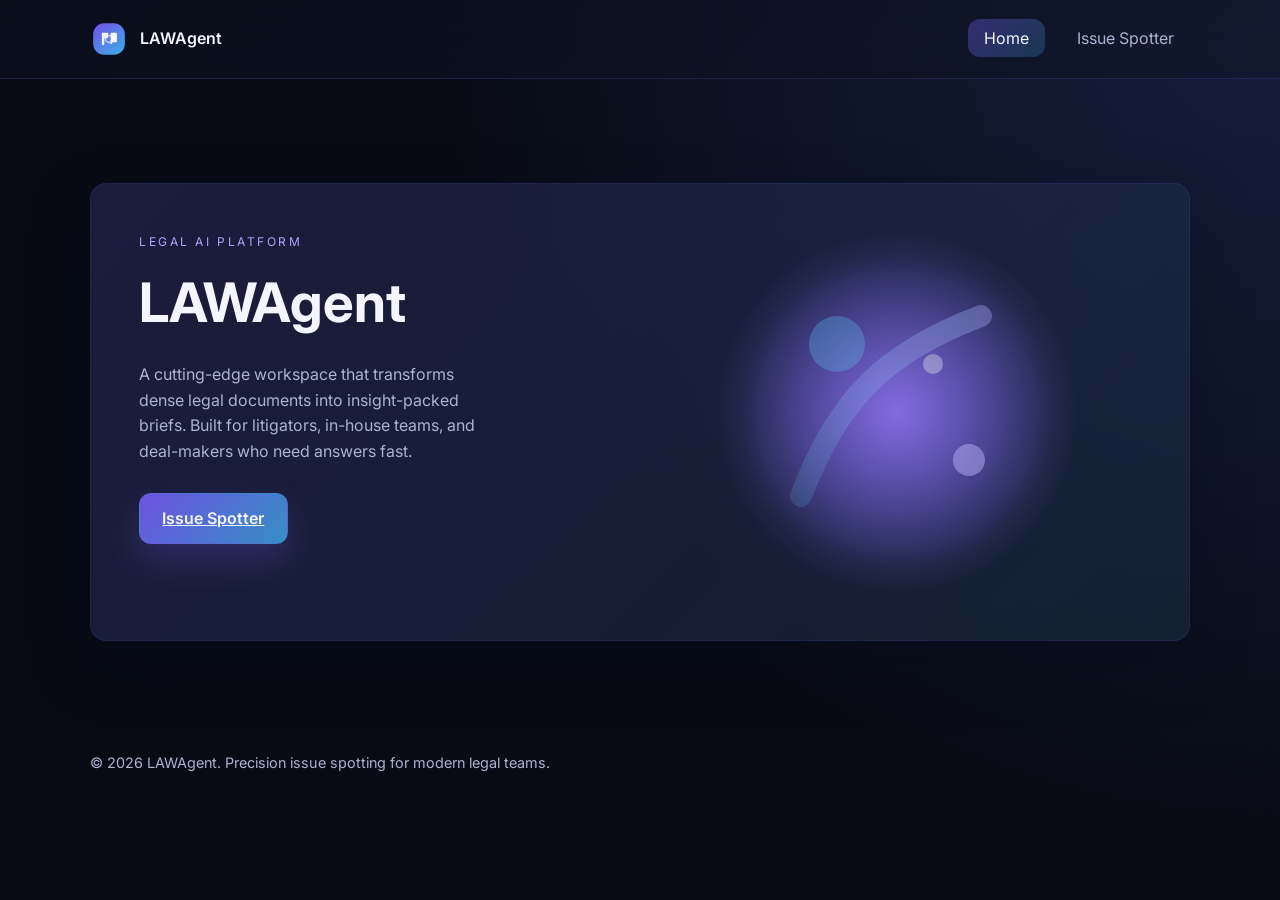
==== app/static/index.html @ 950931cf "Create unified LAWAgent app with Issue Spotter UI" ====
<!DOCTYPE html>
<html lang="en">
  <head>
    <meta charset="utf-8" />
    <meta name="viewport" content="width=device-width, initial-scale=1" />
    <title>LAWAgent &mdash; Modern Legal Intelligence</title>
    <link rel="preconnect" href="https://fonts.googleapis.com" />
    <link rel="preconnect" href="https://fonts.gstatic.com" crossorigin />
    <link
      href="https://fonts.googleapis.com/css2?family=Inter:wght@400;500;600;700&display=swap"
      rel="stylesheet"
    />
    <link rel="stylesheet" href="assets/css/main.css" />
  </head>
  <body class="page-home">
    <header class="site-header">
      <div class="container flex between align-center">
        <a class="brand" href="/">
          <img src="assets/img/logo.svg" alt="LAWAgent" class="brand-logo" />
          <span class="brand-name">LAWAgent</span>
        </a>
        <nav aria-label="Primary navigation">
          <ul class="nav-list">
            <li><a class="nav-link active" href="/">Home</a></li>
            <li><a class="nav-link" href="/issue-spotter.html">Issue Spotter</a></li>
          </ul>
        </nav>
      </div>
    </header>

    <main>
      <section class="hero">
        <div class="container">
          <div class="hero-card">
            <div class="hero-content">
              <p class="eyebrow">Legal AI Platform</p>
              <h1>LAWAgent</h1>
              <p class="tagline">
                A cutting-edge workspace that transforms dense legal documents into
                insight-packed briefs. Built for litigators, in-house teams, and
                deal-makers who need answers fast.
              </p>
              <a class="btn primary" href="/issue-spotter.html">Issue Spotter</a>
            </div>
            <div class="hero-visual" aria-hidden="true">
              <div class="orbital"></div>
              <img src="assets/img/hero-bg.svg" alt="" />
            </div>
          </div>
        </div>
      </section>
    </main>

    <footer class="site-footer">
      <div class="container">
        <p>© <span data-year></span> LAWAgent. Precision issue spotting for modern legal teams.</p>
      </div>
    </footer>
    <script src="assets/js/ui.js" defer></script>
  </body>
</html>
---- app/static/assets/css/main.css ----
:root {
  color-scheme: dark;
  --bg-base: #080b14;
  --bg-elevated: rgba(24, 30, 48, 0.75);
  --bg-card: rgba(19, 24, 40, 0.6);
  --bg-card-hover: rgba(28, 36, 56, 0.75);
  --border-card: rgba(94, 120, 255, 0.2);
  --accent: #7c5cff;
  --accent-soft: rgba(124, 92, 255, 0.35);
  --accent-strong: #b1a1ff;
  --text-strong: #f4f5ff;
  --text-muted: #aab3d1;
  --focus-ring: 0 0 0 3px rgba(124, 92, 255, 0.45);
  --shadow-soft: 0 24px 60px rgba(6, 10, 26, 0.45);
  --radius-lg: 16px;
  --radius-md: 14px;
  --radius-sm: 12px;
  --transition: 200ms ease;
  --grid-gap: clamp(1.5rem, 2vw, 2.5rem);
  font-family: 'Inter', system-ui, -apple-system, 'Segoe UI', Roboto, Helvetica, Arial, sans-serif;
}

* {
  box-sizing: border-box;
}

html,
body {
  margin: 0;
  background: radial-gradient(circle at top right, rgba(39, 54, 110, 0.45), transparent 55%),
    var(--bg-base);
  color: var(--text-strong);
  min-height: 100%;
  line-height: 1.6;
}

body {
  display: flex;
  flex-direction: column;
}

img {
  max-width: 100%;
  display: block;
}

a {
  color: inherit;
}

a:focus-visible,
button:focus-visible,
select:focus-visible,
textarea:focus-visible,
input:focus-visible {
  outline: none;
  box-shadow: var(--focus-ring);
  border-color: var(--accent-strong);
}

button,
input,
select,
textarea {
  font: inherit;
  color: inherit;
}

button {
  cursor: pointer;
}

.container {
  width: min(1100px, 92vw);
  margin: 0 auto;
}

.flex {
  display: flex;
}

.align-center {
  align-items: center;
}

.between {
  justify-content: space-between;
}

.site-header {
  padding: 1.25rem 0;
  position: sticky;
  top: 0;
  backdrop-filter: blur(24px);
  background: linear-gradient(135deg, rgba(11, 14, 28, 0.85), rgba(16, 22, 40, 0.6));
  border-bottom: 1px solid rgba(124, 92, 255, 0.18);
  z-index: 10;
}

.brand {
  display: inline-flex;
  align-items: center;
  gap: 0.75rem;
  font-weight: 600;
  text-decoration: none;
}

.brand-logo {
  width: 38px;
  height: 38px;
}

.nav-list {
  list-style: none;
  display: flex;
  gap: 1rem;
  margin: 0;
  padding: 0;
}

.nav-link {
  text-decoration: none;
  padding: 0.55rem 1rem;
  border-radius: var(--radius-sm);
  color: var(--text-muted);
  transition: background var(--transition), color var(--transition), transform var(--transition);
}

.nav-link:hover,
.nav-link:focus-visible {
  background: var(--accent-soft);
  color: var(--text-strong);
  transform: translateY(-1px);
}

.nav-link.active {
  background: linear-gradient(135deg, rgba(124, 92, 255, 0.35), rgba(66, 191, 255, 0.2));
  color: var(--text-strong);
}

.hero {
  padding: clamp(4rem, 10vw, 6.5rem) 0 4rem;
}

.hero-card {
  display: grid;
  grid-template-columns: repeat(auto-fit, minmax(240px, 1fr));
  gap: var(--grid-gap);
  background: var(--bg-card);
  border: 1px solid var(--border-card);
  border-radius: var(--radius-lg);
  padding: clamp(2rem, 4vw, 3rem);
  position: relative;
  overflow: hidden;
  box-shadow: var(--shadow-soft);
}

.hero-card::before {
  content: "";
  position: absolute;
  inset: 0;
  background: linear-gradient(135deg, rgba(124, 92, 255, 0.25), rgba(66, 191, 255, 0.15));
  opacity: 0.5;
  pointer-events: none;
}

.hero-content {
  position: relative;
  z-index: 1;
}

.hero-content h1 {
  font-size: clamp(2.8rem, 5vw, 3.4rem);
  margin: 0.5rem 0 1rem;
}

.hero-content .eyebrow {
  text-transform: uppercase;
  letter-spacing: 0.16rem;
  font-size: 0.75rem;
  color: var(--accent-strong);
  margin: 0;
}

.tagline {
  color: var(--text-muted);
  margin-bottom: 1.75rem;
  max-width: 35ch;
}

.hero-visual {
  position: relative;
  display: flex;
  align-items: center;
  justify-content: center;
}

.hero-visual .orbital {
  position: absolute;
  width: clamp(200px, 28vw, 320px);
  height: clamp(200px, 28vw, 320px);
  border-radius: 50%;
  background: radial-gradient(circle, rgba(124, 92, 255, 0.45), transparent 70%);
  filter: blur(0px);
  opacity: 0.9;
  animation: pulse 8s infinite ease-in-out;
}

.hero-visual img {
  width: clamp(200px, 30vw, 360px);
  mix-blend-mode: screen;
  opacity: 0.85;
}

.btn {
  display: inline-flex;
  align-items: center;
  justify-content: center;
  gap: 0.5rem;
  border: 1px solid transparent;
  border-radius: var(--radius-sm);
  padding: 0.75rem 1.4rem;
  font-weight: 600;
  background: transparent;
  color: var(--text-strong);
  transition: transform var(--transition), box-shadow var(--transition), background var(--transition);
}

.btn.primary {
  background: linear-gradient(135deg, rgba(124, 92, 255, 0.85), rgba(66, 191, 255, 0.7));
  box-shadow: 0 16px 34px rgba(124, 92, 255, 0.24);
}

.btn.primary:hover,
.btn.primary:focus-visible {
  transform: translateY(-2px);
  box-shadow: 0 22px 40px rgba(124, 92, 255, 0.32);
}

.btn.ghost {
  border-color: rgba(124, 92, 255, 0.45);
  background: rgba(124, 92, 255, 0.15);
  font-size: 0.85rem;
  padding: 0.45rem 1rem;
}

.btn.ghost:hover,
.btn.ghost:focus-visible {
  background: rgba(124, 92, 255, 0.25);
}

.btn[disabled] {
  opacity: 0.6;
  cursor: not-allowed;
}

.page-heading {
  padding: 3rem 0 2rem;
}

.page-heading h1 {
  margin: 0;
  font-size: clamp(2.2rem, 4vw, 2.8rem);
}

.page-heading .subtitle {
  margin-top: 0.75rem;
  color: var(--text-muted);
  max-width: 60ch;
}

.grid {
  display: grid;
  grid-template-columns: repeat(auto-fit, minmax(320px, 1fr));
}

.responsive-gap {
  gap: var(--grid-gap);
  margin-bottom: 4rem;
}

.card {
  background: var(--bg-card);
  border-radius: var(--radius-lg);
  border: 1px solid var(--border-card);
  box-shadow: var(--shadow-soft);
  overflow: hidden;
  transition: background var(--transition), transform var(--transition), border-color var(--transition);
}

.card:hover {
  background: var(--bg-card-hover);
  border-color: rgba(124, 92, 255, 0.35);
  transform: translateY(-2px);
}

.card-header {
  padding: 1.6rem clamp(1.8rem, 3vw, 2.2rem) 0;
}

.card-header p {
  margin-top: 0.3rem;
  color: var(--text-muted);
  font-size: 0.95rem;
}

.card-body {
  padding: 0 clamp(1.8rem, 3vw, 2.2rem) clamp(1.8rem, 3vw, 2.4rem) clamp(1.8rem, 3vw, 2.2rem);
}

.field-group {
  display: flex;
  flex-direction: column;
  gap: 0.6rem;
  margin-bottom: 1.4rem;
}

.field-group label {
  font-weight: 500;
}

.field-help {
  font-size: 0.85rem;
  color: var(--text-muted);
  margin: 0;
}

textarea,
select,
input[type="file"],
input[type="text"],
input[type="checkbox"] {
  border-radius: var(--radius-sm);
}

textarea,
select,
input[type="text"] {
  background: rgba(10, 14, 26, 0.6);
  border: 1px solid rgba(124, 92, 255, 0.25);
  padding: 0.75rem;
  resize: vertical;
  transition: border var(--transition), background var(--transition);
}

textarea:hover,
textarea:focus,
select:hover,
select:focus,
input[type="text"]:hover,
input[type="text"]:focus {
  border-color: rgba(124, 92, 255, 0.45);
  background: rgba(15, 20, 34, 0.9);
}

input[type="file"] {
  padding: 0.6rem;
  background: rgba(10, 14, 26, 0.6);
  border: 1px dashed rgba(124, 92, 255, 0.35);
}

.divider {
  display: flex;
  align-items: center;
  justify-content: center;
  color: var(--text-muted);
  text-transform: uppercase;
  letter-spacing: 0.2rem;
  font-size: 0.75rem;
  margin: 1rem 0;
  position: relative;
}

.divider::before,
.divider::after {
  content: "";
  flex: 1;
  height: 1px;
  background: rgba(124, 92, 255, 0.25);
  margin: 0 1rem;
}

.toggle {
  display: flex;
  align-items: center;
  gap: 0.6rem;
}

.toggle input[type="checkbox"] {
  width: 1.5rem;
  height: 1.5rem;
  accent-color: var(--accent);
}

.split {
  display: flex;
  flex-wrap: wrap;
  gap: 1rem;
}

.split > * {
  flex: 1;
  min-width: 180px;
}

.form-actions {
  margin-top: 2rem;
  display: flex;
  justify-content: flex-end;
}

.btn-progress::after {
  content: "";
  display: none;
  width: 1rem;
  height: 1rem;
  border-radius: 50%;
  border: 2px solid rgba(255, 255, 255, 0.6);
  border-top-color: transparent;
  animation: spin 700ms linear infinite;
}

.btn.loading .btn-progress::after {
  display: inline-block;
}

.btn.loading .btn-label {
  opacity: 0.6;
}

.form-error {
  margin-top: 1rem;
  background: rgba(255, 88, 88, 0.16);
  border: 1px solid rgba(255, 111, 111, 0.45);
  color: #ffd6d6;
  padding: 0.75rem 1rem;
  border-radius: var(--radius-sm);
}

.results-card .card-body {
  display: flex;
  flex-direction: column;
  gap: 1.5rem;
}

.tablist {
  display: flex;
  flex-wrap: wrap;
  gap: 0.6rem;
}

.tab {
  background: rgba(20, 26, 44, 0.65);
  border: 1px solid rgba(124, 92, 255, 0.3);
  border-radius: 999px;
  padding: 0.45rem 1.2rem;
  font-weight: 500;
  transition: background var(--transition), color var(--transition);
}

.tab:hover,
.tab:focus-visible {
  background: rgba(124, 92, 255, 0.35);
}

.tab.active {
  background: rgba(124, 92, 255, 0.55);
  color: var(--text-strong);
}

.tab-panels {
  position: relative;
}

.tab-panel {
  display: none;
  background: rgba(12, 17, 30, 0.65);
  border-radius: var(--radius-md);
  border: 1px solid rgba(124, 92, 255, 0.22);
  padding: 1.4rem;
}

.tab-panel.active {
  display: block;
}

.panel-actions {
  display: flex;
  gap: 0.6rem;
  justify-content: flex-end;
  margin-bottom: 0.8rem;
}

.panel-output {
  font-family: 'JetBrains Mono', 'SFMono-Regular', Menlo, Monaco, Consolas, 'Liberation Mono',
    'Courier New', monospace;
  font-size: 0.95rem;
  white-space: pre-wrap;
  word-break: break-word;
  max-height: 360px;
  overflow-y: auto;
  padding-right: 0.6rem;
}

.findings .finding {
  border-bottom: 1px solid rgba(124, 92, 255, 0.18);
  padding: 1rem 0;
}

.findings .finding:last-child {
  border-bottom: none;
}

.findings h3 {
  margin: 0 0 0.4rem;
  font-size: 1.05rem;
}

.findings p {
  margin: 0.2rem 0;
  color: var(--text-muted);
}

.citations .citation {
  padding: 0.85rem 0;
  border-bottom: 1px dashed rgba(124, 92, 255, 0.25);
}

.citations .citation:last-child {
  border-bottom: none;
}

.citations strong {
  color: var(--accent-strong);
}

.site-footer {
  padding: 2rem 0 3rem;
  margin-top: auto;
  color: var(--text-muted);
  font-size: 0.9rem;
}

@media (max-width: 720px) {
  .site-header {
    position: static;
  }

  .hero-card {
    text-align: center;
  }

  .hero-content {
    align-items: center;
  }

  .panel-actions {
    justify-content: flex-start;
  }
}

@media (prefers-reduced-motion: reduce) {
  *,
  *::before,
  *::after {
    animation-duration: 1ms !important;
    animation-iteration-count: 1 !important;
    transition-duration: 1ms !important;
    scroll-behavior: auto !important;
  }
}

@keyframes pulse {
  0%,
  100% {
    transform: scale(1);
    opacity: 0.85;
  }
  50% {
    transform: scale(1.1);
    opacity: 1;
  }
}

@keyframes spin {
  to {
    transform: rotate(360deg);
  }
}
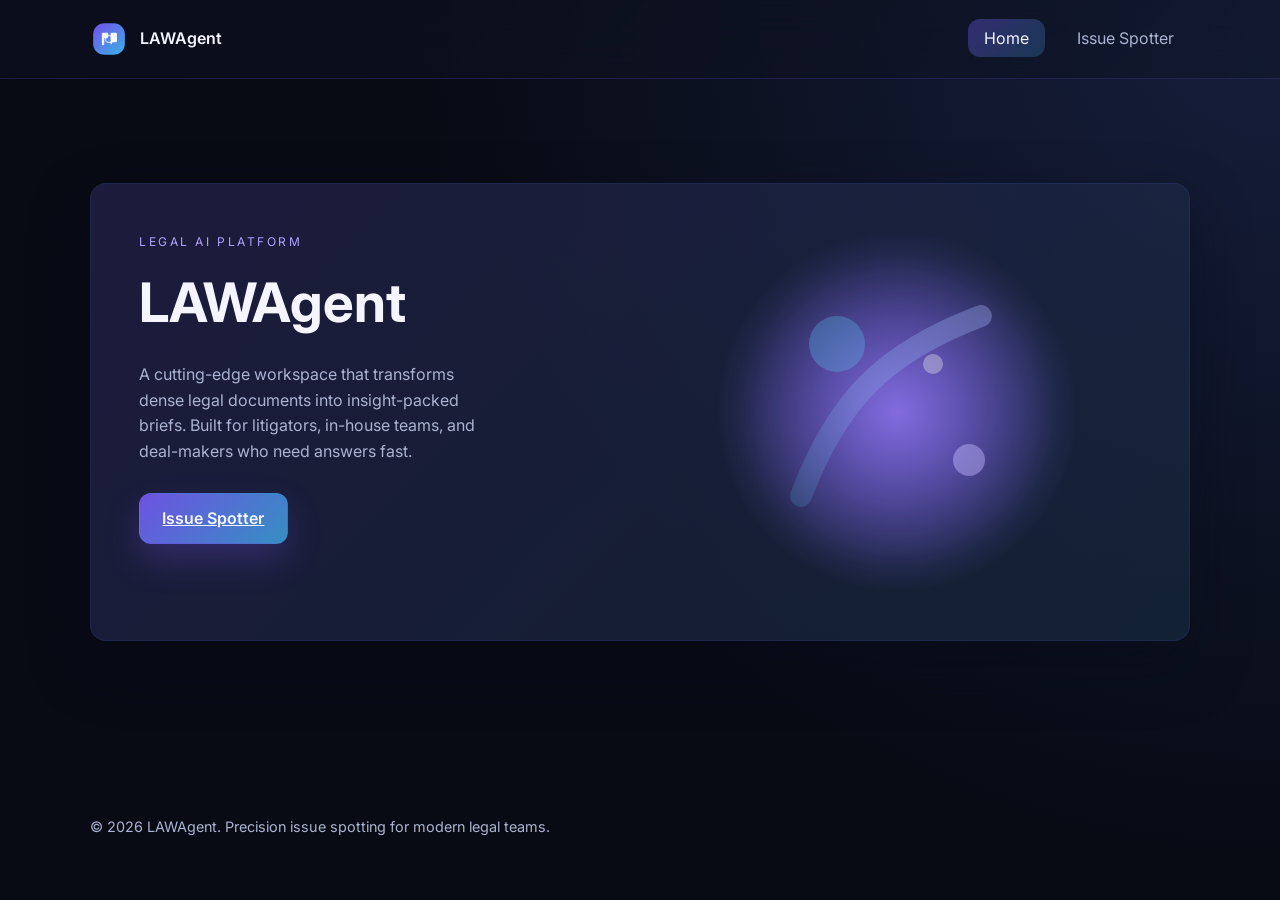
==== commit 36e7dd17: "Add animated gradient background to static pages" ====
--- a/app/static/index.html
+++ b/app/static/index.html
@@ -11,6 +11,7 @@
       rel="stylesheet"
     />
     <link rel="stylesheet" href="assets/css/main.css" />
+    <link rel="stylesheet" href="style.css" />
   </head>
   <body class="page-home">
     <header class="site-header">
--- a/app/static/style.css
+++ b/app/static/style.css
@@ -0,0 +1,60 @@
+:root {
+  color-scheme: dark;
+}
+
+body {
+  background-color: var(--bg-base, #080b14);
+  position: relative;
+  min-height: 100vh;
+  opacity: 0;
+  animation: bodyFadeIn 1.8s ease forwards;
+}
+
+body::before {
+  content: "";
+  position: fixed;
+  inset: 0;
+  z-index: -1;
+  background: linear-gradient(
+    120deg,
+    rgba(20, 30, 60, 0.9),
+    rgba(44, 54, 94, 0.9),
+    rgba(82, 46, 116, 0.9),
+    rgba(32, 104, 126, 0.9)
+  );
+  background-size: 400% 400%;
+  animation: gradientShift 28s ease-in-out infinite;
+  pointer-events: none;
+}
+
+@keyframes gradientShift {
+  0% {
+    background-position: 0% 50%;
+  }
+  50% {
+    background-position: 100% 50%;
+  }
+  100% {
+    background-position: 0% 50%;
+  }
+}
+
+@keyframes bodyFadeIn {
+  from {
+    opacity: 0;
+  }
+  to {
+    opacity: 1;
+  }
+}
+
+@media (prefers-reduced-motion: reduce) {
+  body {
+    animation: none;
+    opacity: 1;
+  }
+
+  body::before {
+    animation: none;
+  }
+}
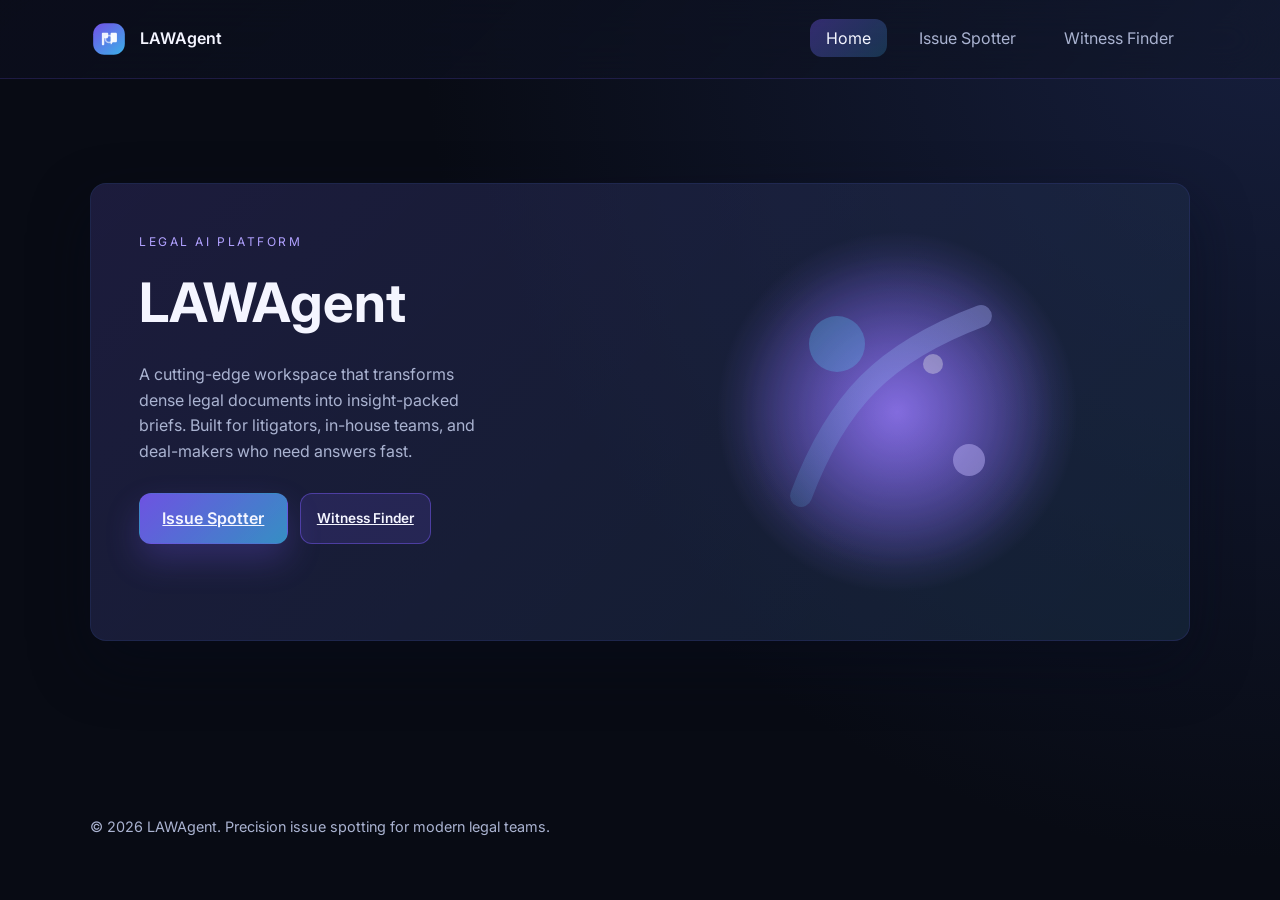
==== commit 166769c4: "Add Witness Finder experience with backend integrations" ====
--- a/app/static/index.html
+++ b/app/static/index.html
@@ -24,6 +24,7 @@
           <ul class="nav-list">
             <li><a class="nav-link active" href="/">Home</a></li>
             <li><a class="nav-link" href="/issue-spotter.html">Issue Spotter</a></li>
+            <li><a class="nav-link" href="/witness_finder">Witness Finder</a></li>
           </ul>
         </nav>
       </div>
@@ -41,7 +42,10 @@
                 insight-packed briefs. Built for litigators, in-house teams, and
                 deal-makers who need answers fast.
               </p>
-              <a class="btn primary" href="/issue-spotter.html">Issue Spotter</a>
+              <div class="hero-actions">
+                <a class="btn primary" href="/issue-spotter.html">Issue Spotter</a>
+                <a class="btn ghost" href="/witness_finder">Witness Finder</a>
+              </div>
             </div>
             <div class="hero-visual" aria-hidden="true">
               <div class="orbital"></div>
--- a/app/static/assets/css/main.css
+++ b/app/static/assets/css/main.css
@@ -155,6 +155,13 @@
   box-shadow: var(--shadow-soft);
 }
 
+.hero-actions {
+  display: flex;
+  flex-wrap: wrap;
+  gap: 0.75rem;
+  margin-top: 1.5rem;
+}
+
 .hero-card::before {
   content: "";
   position: absolute;
